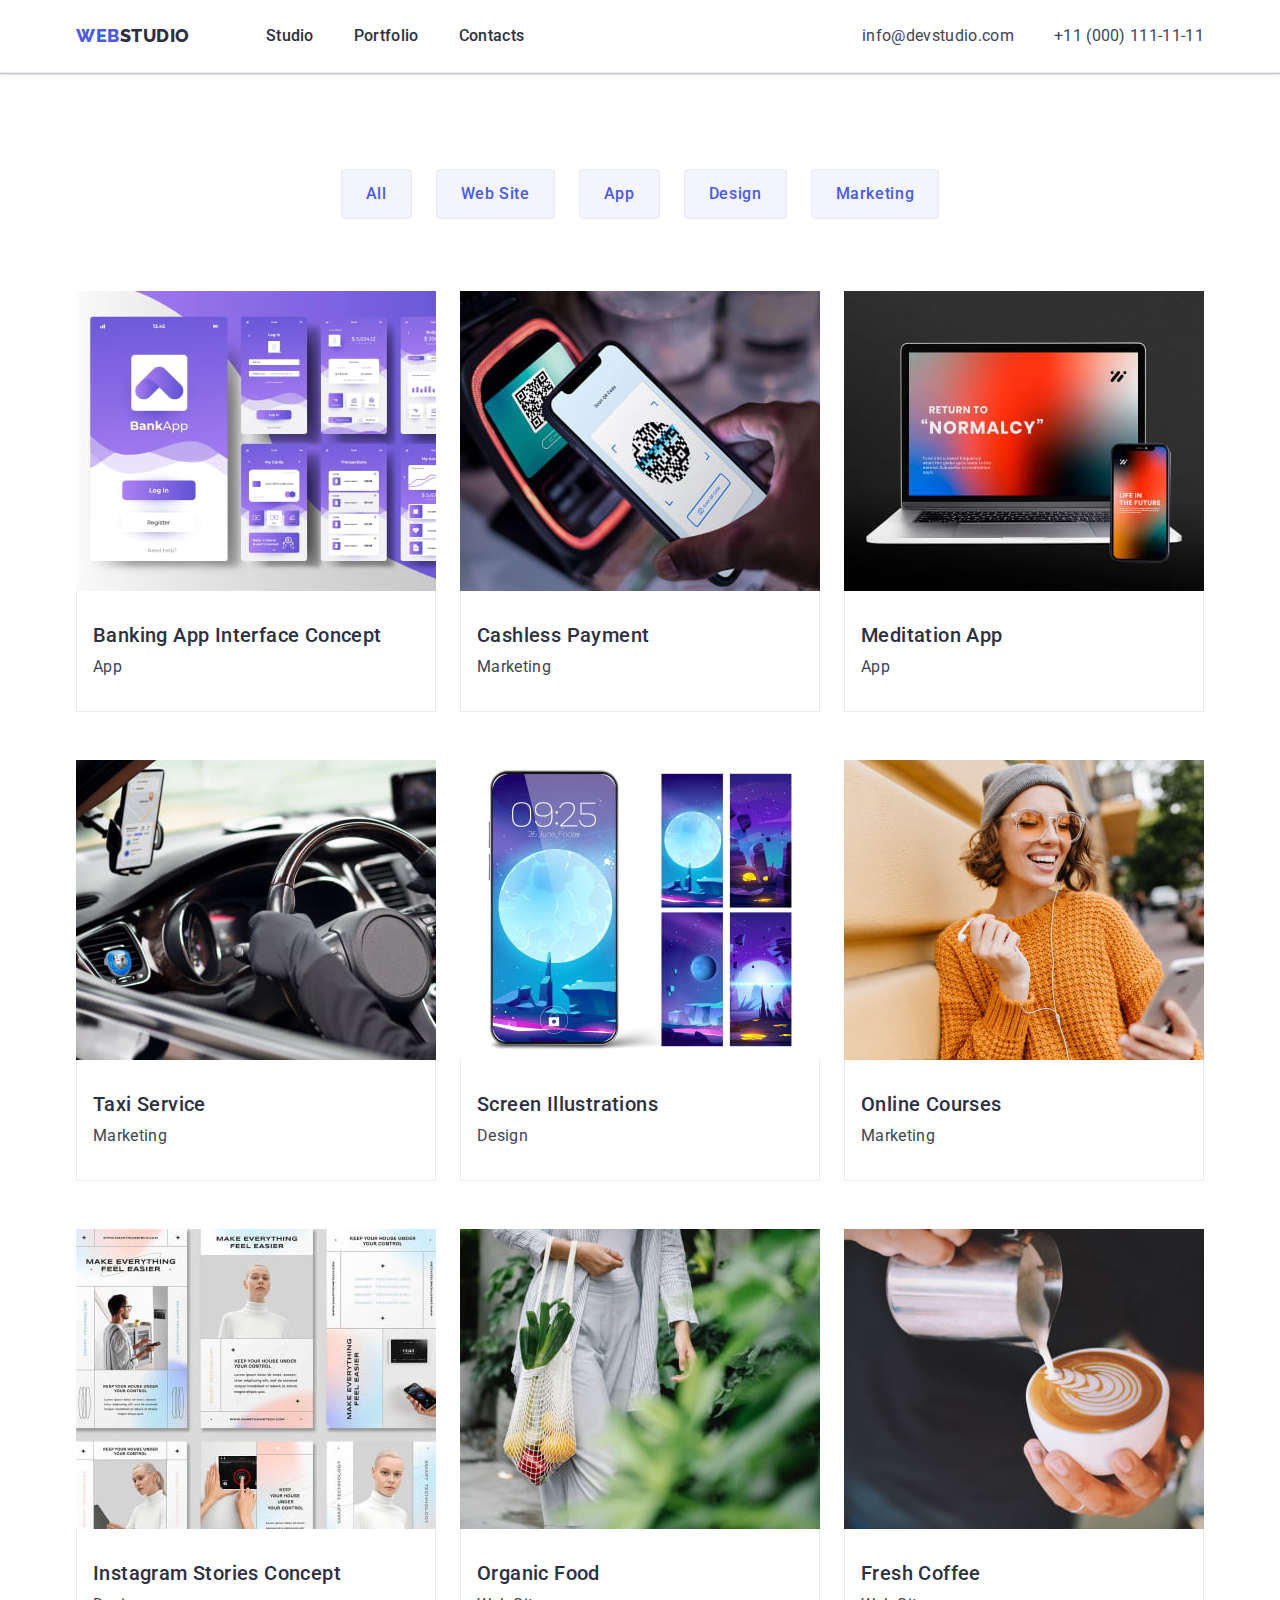
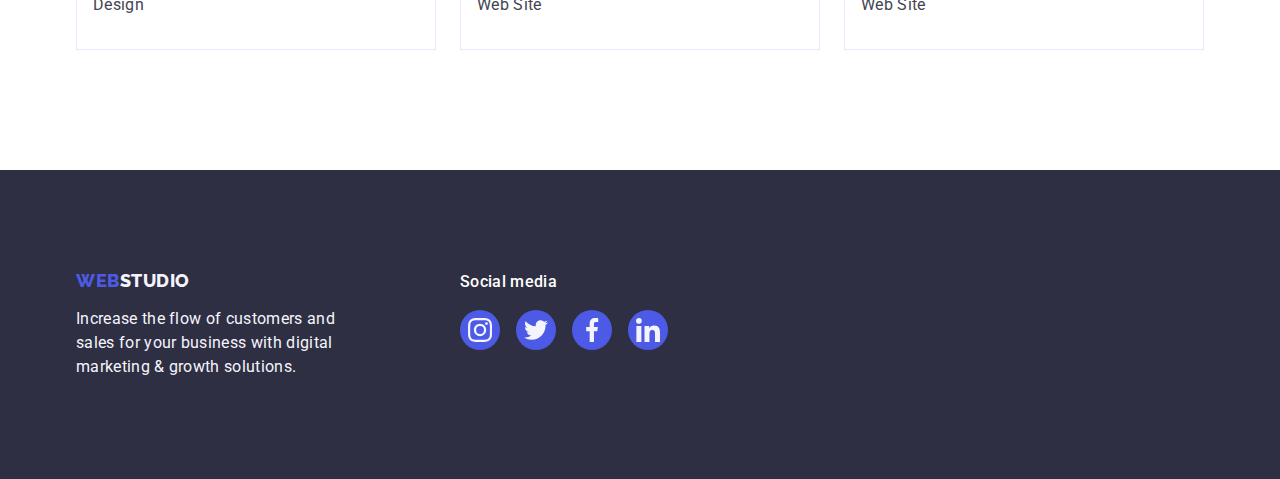
==== portfolio.html @ 7254bac7 "Initial commit" ====
<!DOCTYPE html>
<html lang="en">
  <head>
    <meta charset="UTF-8" />
    <meta http-equiv="X-UA-Compatible" content="IE=edge" />
    <meta name="viewport" content="width=device-width, initial-scale=1.0" />
    <title>WebStudio</title>
<link  rel="stylesheet"  href="https://cdn.jsdelivr.net/npm/modern-normalize@1.1.0/modern-normalize.min.css" />
    <link rel="preconnect" href="https://fonts.googleapis.com">
<link rel="preconnect" href="https://fonts.gstatic.com" crossorigin>
<link href="https://fonts.googleapis.com/css2?family=Raleway:wght@800&family=Roboto:wght@400;500;700;900&display=swap" rel="stylesheet">
    <link rel="stylesheet" href="./css/styles.css" />
  </head>

  <body class="body">
    <!-- Header -->
    <header class="main-header">
      <div class="container page-header-container">
      <nav class="main-nav">
        <a class="link-logo link" href="./index.html">Web<span class="header-logo">Studio</span></a>
        <ul class="menu list">
          <li class="list-item nav-item"><a class="menu link nav-link" href="./index.html">Studio</a></li>
          <li class="list-item nav-item"><a class="menu link nav-link" href="./portfolio.html">Portfolio</a></li>
          <li class="list-item nav-item"><a class="menu link nav-link" href="">Contacts</a></li>
        </ul>
      </nav>
      <address class="address">
        <ul class="list link link-nav">
          <li class="list-email-link">
            <a class="address-link link email-link" href="mailto:info@devstudio.com">info@devstudio.com</a></li>
          <li class="list-phone-link">
            <a class="address-link link" href="tel:+110001111111">+11 (000) 111-11-11</a></li>
        </ul>
      </address>
      </div>
    </header>
    <main>
      <!-- Filters -->
      <section class="filters-section">
        <div class=" container container-portfolio">
        <h1 class="visually-hidden">Portfolio</h1>
        <ul class="list portfolio-list-button">
          <li class="list-button"><button class="portfolio-button" type="button">All</button></li>
          <li class="list-button"><button class="portfolio-button" type="button">Web Site</button></li>
          <li class="list-button"><button class="portfolio-button" type="button">App</button></li>
          <li class="list-button"><button class="portfolio-button" type="button">Design</button></li>
          <li class="list-button"><button class="portfolio-button" type="button">Marketing</button></li>
        </ul>
        
        <!-- Portfolio -->
        
        <ul class="list portfolio-list-item">
          <li class="list-item portfolio-item portfolio-calc">
            <a class="list-link link" href="">
            <img 
              src="./images/portfolio/banking-app-interface-concept.jpg"
              alt="Seven mobile app windows"
              width="360"
              height="300"
            />
            <div class="portfolio-galery">
            <h2 class="list-title">Banking App Interface Concept</h2>
            <p class="list-lead">App</p>
          </div>
          </a>
          </li>
          <li class="list-item portfolio-item portfolio-calc">
            
            <a class="list-link link" href="">
            <img 
              src="./images/portfolio/cashless-payment.jpg"
              alt="Reading a QR code by phone for payment through the terminal"
              width="360"
              height="300"
            />
            <div class="portfolio-galery">
            <h2 class="list-title">Cashless Payment</h2>
            <p class="list-lead">Marketing</p>
            </div>
          </a>
          </li>
          <li class="list-item portfolio-item portfolio-calc">
            <a class="list-link link" href="">
            <img 
              src="./images/portfolio/meditation-app.jpg"
              alt="Laptop and phone next to it"
              width="360"
              height="300"
            />
            <div class="portfolio-galery">
            <h2 class="list-title">Meditation App</h2>
            <p class="list-lead">App</p>
            </div>
          </a>
          </li>
          <li class="list-item portfolio-item portfolio-calc">
            <a class="list-link link" href="">
            <img 
              src="./images/portfolio/taxi-service.jpg"
              alt="Hands in black gloves hold the steering wheel of a car"
              width="360"
              height="300"
            />
            <div class="portfolio-galery">
            <h2 class="list-title">Taxi Service</h2>
            <p class="list-lead">Marketing</p>
            </div>
          </a>
          </li>
          <li class="list-item portfolio-item portfolio-calc">
            <a class="list-link link" href="">
            <img 
              src="./images/portfolio/screen-illustrations.jpg"
              alt="Full moon wallpaper"
              width="360"
              height="300"
            />
            <div class="portfolio-galery">
            <h2 class="list-title">Screen Illustrations</h2>
            <p class="list-lead">Design</p>
            </div>
          </a>
          </li>
          <li class="list-item portfolio-item portfolio-calc">
            <a class="list-link link" href="">
            <img 
              src="./images/portfolio/online-courses.jpg"
              alt="Girl in headphones looks at the phone and smiles"
              width="360"
              height="300"
            />
            <div class="portfolio-galery">
            <h2 class="list-title">Online Courses</h2>
            <p class="list-lead">Marketing</p>
            </div>
          </a>
          </li>
          <li class="list-item portfolio-item portfolio-calc">
            <a class="list-link link" href="">
            <img 
              src="./images/portfolio/instagram-stories-concept.jpg"
              alt="Six slides with examples for story design"
              width="360"
              height="300"
            />
            <div class="portfolio-galery">
            <h2 class="list-title">Instagram Stories Concept</h2>
            <p class="list-lead">Design</p>
            </div>
          </a>
          </li>
          <li class="list-item portfolio-item portfolio-calc">
            <a class="list-link link" href="">
            <img 
              src="./images/portfolio/organic-food.jpg"
              alt="The girl carries a bag with groceries"
              width="360"
              height="300"
            />
            <div class="portfolio-galery">
            <h2 class="list-title">Organic Food</h2>
            <p class="list-lead">Web Site</p>
            </div>
          </a>
          </li>
          <li class="list-item portfolio-item portfolio-calc">
            <a class="list-link link" href="">
            <img src="./images/portfolio/fresh-coffee.jpg"
              alt="Cup with coffee in hand"
              width="360"
              height="300"
            />
            <div class="portfolio-galery">
            <h2 class="list-title">Fresh Coffee</h2>
            <p class="list-lead">Web Site</p>
            </div>
          </a>
          </li>
        </ul>
        </div>
      </section>
    </main>
  <!--Footer-->
    <footer class="footer">
      <div class="container footer-container">
        <div class="footer-logo-container">
      <a class="link-logo-footer link" href="./index.html">Web<span class="footer-logo">Studio</span></a>
      <p class="text-footer">
        Increase the flow of customers and sales for your business with digital
        marketing & growth solutions.
        </p>
        </div>
        <div class="social-media-container">
          <p class="social-title">Social media</p>
        <ul class="socials social-list footer-socials">
              <li class="socials-item">
                <a class="socials-link link footer-socials-links" href="" target="_blank" rel="noopener noreferrer" aria-label="instagram icon">
                  <svg class="social-icons" width="24" height="24"><use href="./images/icons.svg#instagram"></use></svg>
                </a></li>
              <li class="socials-item">
                <a class="socials-link link footer-socials-links" href="" target="_blank" rel="noopener noreferrer" aria-label="twitter icon">
                  <svg class="social-icons" width="24" height="24"><use href="./images/icons.svg#twitter"></use></svg>
                </a></li>
              <li class="socials-item">
                <a class="socials-link link footer-socials-links" href="" target="_blank" rel="noopener noreferrer" aria-label="facebook icon">
                  <svg class="social-icons" width="24" height="24"><use href="./images/icons.svg#facebook"></use></svg>
                </a></li>
              <li class="socials-item">
                <a class="socials-link link footer-socials-links" href="" target="_blank" rel="noopener noreferrer" aria-label="linkedIn icon">
                  <svg class="social-icons" width="24" height="24"><use href="./images/icons.svg#linkedin"></use></svg>
                </a></li>
            </ul>
        </div>
        </div>
    </footer>
  </body>
</html>
---- css/styles.css ----
:root {
    --accent-color: #9747FF;
    --primary-font: 'Roboto',
        sans-serif;
        --secondary-font: 'Raleway',
            sans-serif;
    --button-color:  #4D5AE5;
    --subtitle-color: #2E2F42;
    --border-color: #E7E9FC;
    --hover-focus-color: color: #404BBF;
    
}

body {
    font-family: var(--primary-font);
    color: #434455;
    background-color: #FFFFFF;

}

h1,h2,h3,h4,p {
    margin-top: 0;
    margin-bottom: 0;
}

ul {
    margin-top: 0;
    margin-bottom: 0;
    padding-left: 0;
}

img {
    display: block;
}

.list {
    display: flex;
    align-items: center;
    flex-wrap: wrap;
    gap: 40px;
    list-style: none;
    padding: 0;
    margin: 0;
}

.link {
    text-decoration: none;
    
}

button {
    cursor: pointer;
}

.container {
    width: 1158px;
    margin: 0 auto;
    padding: 0 15px;
}

/* HEADER */

.page-header-container {
 display: flex;
 align-items: center;   
  
}

.main-header {
    border-bottom: 1px solid var(--border-color);
    box-shadow: 0px 2px 1px rgba(46, 47, 66, 0.08), 0px 1px 1px rgba(46, 47, 66, 0.16), 0px 1px 6px rgba(46, 47, 66, 0.08);
}

.main-nav {
    display: flex;
    align-items: center;
    margin-right: auto;
    
}

.link-logo {
    margin-right: 76px;

    text-decoration: none;
    font-family: var(--secondary-font);
        font-weight: 800;
        font-size: 18px;
        line-height: 1.17;
        
        letter-spacing: 0.03em;
        text-transform: uppercase;
    
        color: var(--button-color);
}
.header-logo {
    color: var(--subtitle-color);
}


.menu:hover,
.menu:focus {
    color: #404BBF;
}

.menu {
    display: flex;
    align-items: center;

    font-weight: 500;
    font-size: 16px;
    line-height: 1.5;
    letter-spacing: 0.02em;
    color: var(--subtitle-color);
}

.nav-item {}

.nav-link {
    padding-top: 24px;
    padding-bottom: 24px;
}

.address {
    display: flex;
    align-items: center;

    font-style: normal;
    
}

.link-nav {
margin-left: auto;
}


.address-link:hover,
.address-link:focus {
    color: #404BBF;
}

.address-link {
    text-decoration: none;
        font-size: 16px;
        line-height: 1.5;
        letter-spacing: 0.02em;
        color: #434455;
}

.email-link {
}

.list-item {
  

}


.list-phone-link {}

/* HERO */

.hero-section {
    text-align: center;
    background: var(--subtitle-color);
    padding: 188px 0;
}

.hero-overlay {
    max-width: 1440px;
    margin-left: auto;
    margin-right: auto;

    background-image: linear-gradient(rgba(46, 47, 66, 0.7), rgba(46, 47, 66, 0.7)), url("../images/background/people-office.jpg");
    background-repeat: no-repeat;
    background-position: center;
    background-size: cover;
}


.hero-title {
    margin-bottom: 48px;
    max-width: 496px;
    max-height: 120px;
    margin-left: auto;
    margin-right: auto;

    font-weight: 700;
    font-size: 56px;
    line-height: 1.07;
    letter-spacing: 0.02em;
    color: #FFFFFF;
}

.hero-button {
display: block;
    padding: 16px 32px;
    margin-left: auto;
    margin-right: auto;
    min-width: 169px;

    font-family: inherit;
    font-weight: 500;
    font-size: 16px;
    line-height: 1.5;
    letter-spacing: 0.04em;
    color: #FFFFFF;
    background: var(--button-color);
    box-shadow: 0px 4px 4px rgba(0, 0, 0, 0.15);
    border-radius: 4px;
    border: none;
}

.hero-button:hover,
.hero-button:focus {
 color: #FFFFFF;
background: #404BBF;

}

/* MAIN */

.visually-hidden-section {
    padding: 120px 0;
    
}

.visually-hidden {
    position: absolute;
    width: 1px;
    height: 1px;
    margin: -1px;
    border: 0;
    padding: 0;

    white-space: nowrap;
    clip-path: inset(100%);
    clip: rect(0 0 0 0);
    overflow: hidden;
}

.svg-section-two {
    display: flex;
    align-items: center;
    justify-content: center;
    width: 264px;
    height: 112px;
    margin-bottom: 8px;
    background: #F4F4FD;
    border-radius: 4px;
}

.svg {
}

.list-visually-hidden {
    flex-wrap: nowrap;
    gap: 24px;
    

}

.item-calc {
width: calc((100% - 72px) / 4);

}

.list-title {
    margin-bottom: 8px;
    font-weight: 500;
    font-size: 20px;
    line-height: 1.2;
    letter-spacing: 0.02em;
    color: var(--subtitle-color);
}

.title-section-two {
    max-width: 264px;
    max-height: 72px;

}

.list-lead {
    text-align: start;

    font-size: 16px;
    line-height: 1.5;
    letter-spacing: 0.02em;
    color: #434455;
    text-decoration: none;
}

.item-card-text {
    text-align: center;
}

.list-lead-two {
    font-size: 16px;
    line-height: 1.5;
    letter-spacing: 0.02em;
    color: #434455;
}
/* Section three */
.section-three {
    padding-bottom: 120px;
}

.section-three-list {
    gap: 24px;
}

.title {
    margin-bottom: 72px;
    font-weight: 700;
    font-size: 36px;
    line-height: 1.11;
    text-align: center;
    letter-spacing: 0.02em;
    text-transform: capitalize;
    color: var(--subtitle-color);
}

.section-three-item {}

.section-three-img {}

/* OUR TEAM*/

.team-card {
    padding-top: 120px;
    padding-bottom: 120px;

    background: #F4F4FD;
}

.list-item-card {
    background-color: #FFFFFF;
    border-radius: 0px 0px 4px 4px;
    box-shadow: 0px 1px 6px rgba(46, 47, 66, 0.08), 0px 1px 1px rgba(46, 47, 66, 0.16), 0px 2px 1px rgba(46, 47, 66, 0.08);
        
}

.list-team-card {
    gap: 24px;
}

.title-team-card {
    text-align: center;
}

.container-card-team {
    padding: 32px 0;
}
.item-card-text {
margin-bottom: 8px;
}

.social-list {
    display: flex;
    justify-content: center;
    align-items: center;
    gap: 24px;
    list-style: none;
}

.socials-item {
width: 40px;
height: 40px;
}

.socials-link {
    display: flex;
    justify-content: center;
    align-items: center;
    width: 100%;
    height: 100%;
    background: var(--button-color);
    color: #FFFFFF;
    border-radius: 50%;
    
}

.social-icons {
    fill: #f4f4fd;
    
}

.socials-link:hover, 
.socials-link:focus {
  background: #404BBF;
}

.list-img {}

/* Customers*/

.customers {
padding-top: 120px;
padding-bottom: 120px;
}

.customers-container {
    
}

.customers-list {
    gap: 24px;
}

.customers-item {
}
.customers-link {
display: flex;
justify-content: center;
align-items: center;
width: 168px;
height: 88px;
color: #8E8F99;
border-radius: 4px;
border: 1px solid #8E8F99;
}

.customers-link:hover,
.customers-link:focus {
    color: #404BBF;
    border: 1px solid #404BBF;
}


.customers-title {
    margin-bottom: 72px;
    font-family: 'Roboto';
        font-style: normal;
        font-weight: 700;
        font-size: 36px;
        line-height: 1.1;
    
        text-align: center;
        letter-spacing: 0.02em;
        text-transform: capitalize;
        color: #2E2F42;
}
 .customers-icons {
    fill: currentColor;

 }

/* PORTFOLIO*/

.filters-section {
    padding-top: 96px;
    padding-bottom: 120px;
}


.portfolio-button {
    padding: 12px 24px;
    font-family: inherit;
    background: #F4F4FD;
    
        border: 1px solid var(--border-color);
        border-radius: 4px;
        font-weight: 500;
            font-size: 16px;
            line-height: 1.5;
            letter-spacing: 0.04em;
        color: var(--button-color);
}
.portfolio-button:hover,
.portfolio-button:focus {
    background: #404BBF;
    color: #FFFFFF;
    box-shadow: 0px 3px 1px rgba(0, 0, 0, 0.1), 0px 2px 1px rgba(0, 0, 0, 0.08), 0px 2px 2px rgba(0, 0, 0, 0.12);
    border: 1px solid transparent;
 }

 .portfolio-list-button {
    display: flex;
    justify-content: center;
    gap: 24px;
    margin-bottom: 72px;
 }

.portfolio-list {
    display: flex;
    flex-wrap: wrap;
    gap: 24px;
    
}

.portfolio-list-item {
    display: flex;
    flex-wrap: wrap;
    column-gap: 24px;
    row-gap: 48px;
    padding: 0;
}

.portfolio-list-item > .portfolio-calc {
    flex-basis: calc((100% - 48px) / 3);

}


.portfolio-list-item:nth-last-child(-n+3) {
margin-bottom: 0;
}

.portfolio-list-item:nth-child(3n) {
    margin-right: 0;
}

.list-link {
    display: block;
}

.list-link:hover,
.list-link:focus {

    box-shadow: 0px 1px 6px rgba(46, 47, 66, 0.08), 0px 1px 1px rgba(46, 47, 66, 0.16), 0px 2px 1px rgba(46, 47, 66, 0.08);
}

.portfolio-galery {
    padding: 32px 16px;
    border: 1px solid var(--border-color);
    border-top: none;
}

.list-img {}

.list-title {
    text-decoration: none;
   
}
    


/* FOOTER */

.footer {
    background: var(--subtitle-color);
}

.text-footer {
    max-width: 264px;

    font-size: 16px;
    line-height: 1.5;
    letter-spacing: 0.02em;
    color: #F4F4FD;
}

.footer {
    display: flex;
    padding: 100px 0;
}

.footer-logo {
    font-family: var(--secondary-font);
    font-style: normal;
    font-weight: 800;
    font-size: 18px;
    line-height: 1.17;
    
    letter-spacing: 0.03em;
    text-transform: uppercase;
    color: #F4F4FD;
}

.link-logo-footer {
    display: inline-block;
    padding: 0px;
    margin-bottom: 16px;
    text-decoration: none;

    font-family: var(--secondary-font);
    font-weight: 800;
    font-size: 18px;
    line-height: 1.17;
    letter-spacing: 0.03em;
    text-transform: uppercase;
    color: var(--button-color);
}

/* Social media*/
.footer-container {
    display: flex;
    align-items: baseline;

}
.footer-logo-container {
    margin-right: 120px;
}

.social-media-container {
   
}

.social-title {
    margin-bottom: 16px;
    font-weight: 500;
    font-size: 16px;
    line-height: 1.5;
    letter-spacing: 0.02em;
    color: #FFFFFF;
    
}

.footer-socials {

gap: 16px;
}

.footer-socials-links {
   display: flex;
   justify-content: center;
   align-items: center;
}

.footer-socials-links:hover,
.footer-socials-links:focus {
background: #31D0AA;
}
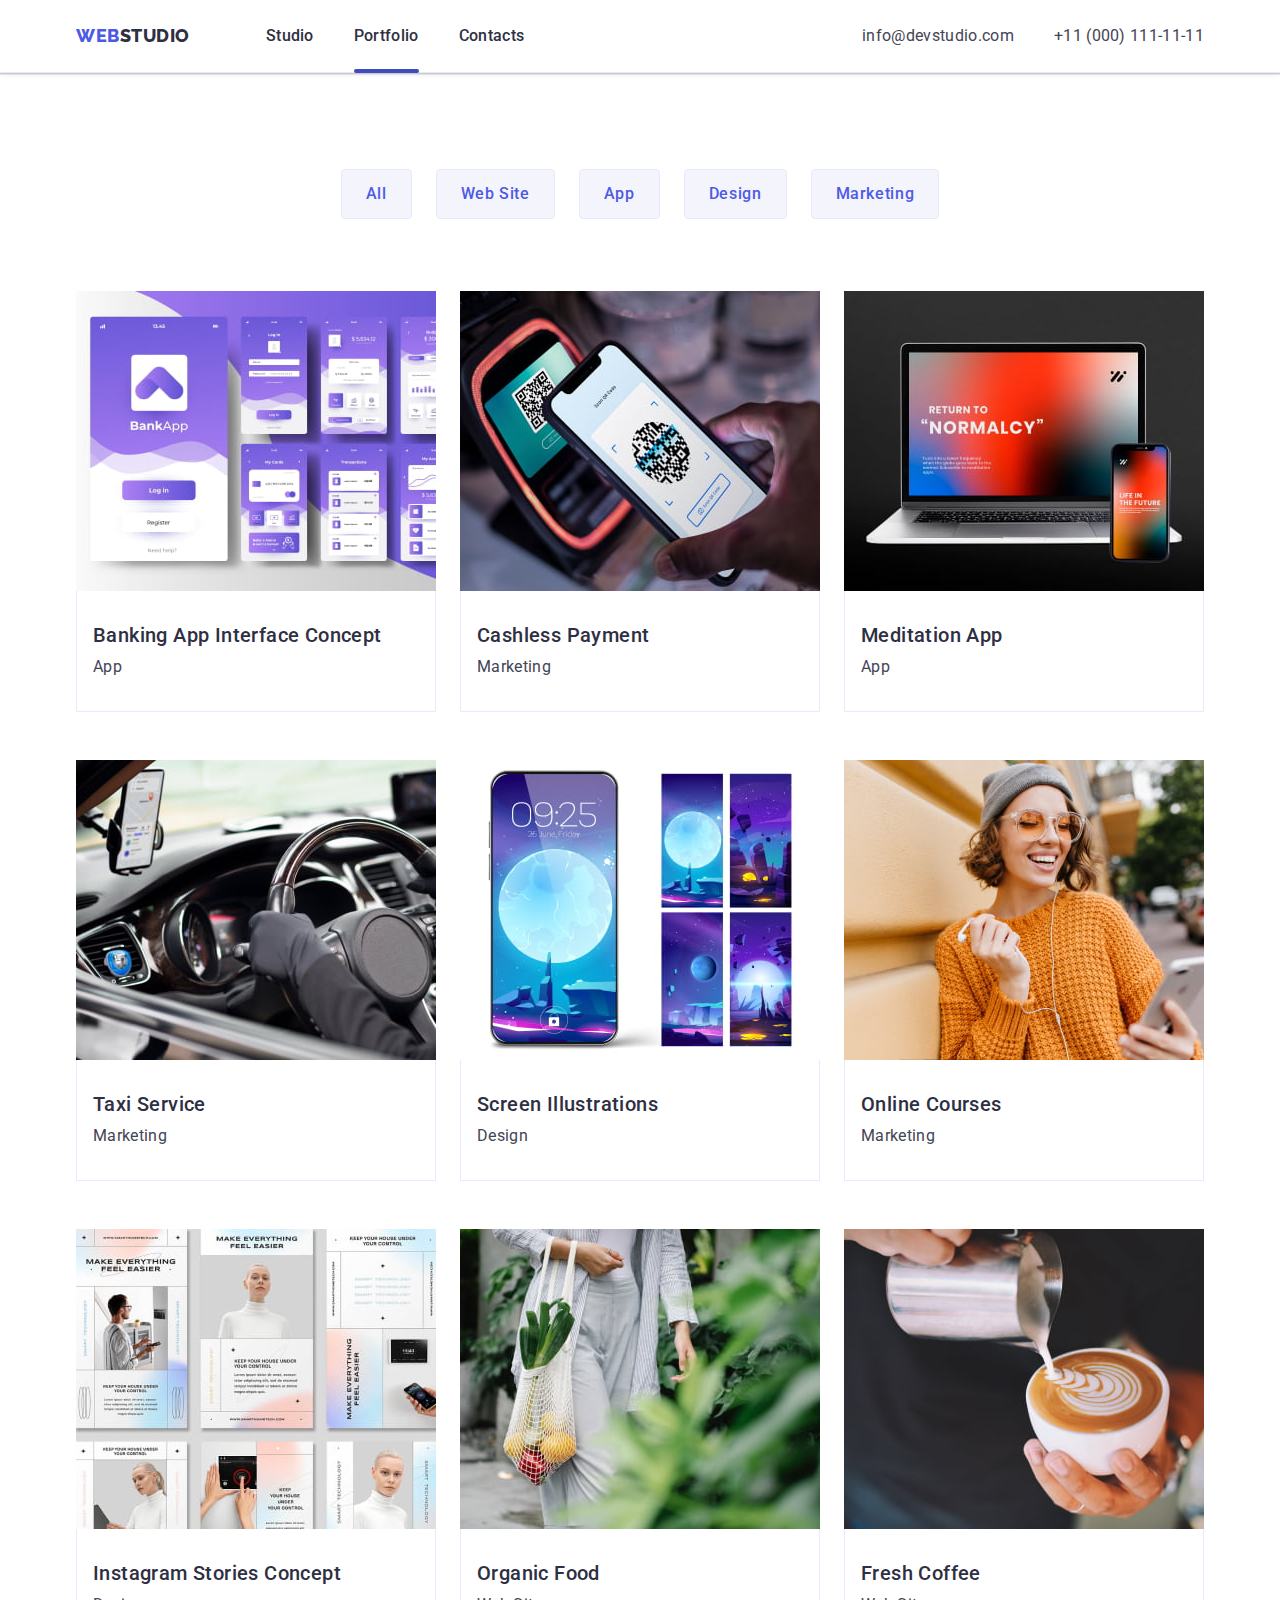
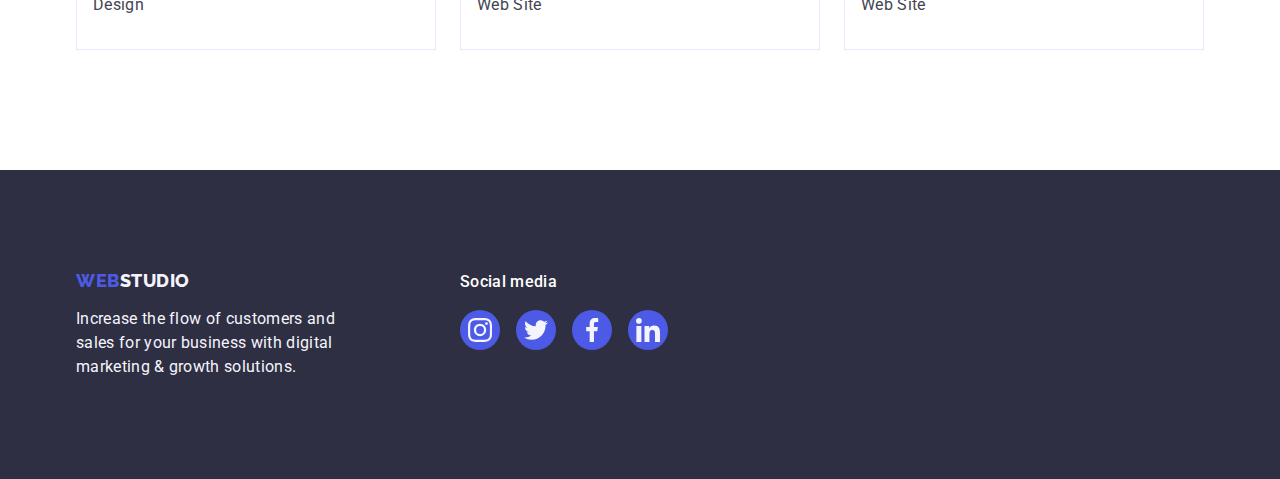
==== commit dffee39d: "finished hw5" ====
--- a/portfolio.html
+++ b/portfolio.html
@@ -20,7 +20,7 @@
         <a class="link-logo link" href="./index.html">Web<span class="header-logo">Studio</span></a>
         <ul class="menu list">
           <li class="list-item nav-item"><a class="menu link nav-link" href="./index.html">Studio</a></li>
-          <li class="list-item nav-item"><a class="menu link nav-link" href="./portfolio.html">Portfolio</a></li>
+          <li class="list-item nav-item"><a class="menu link nav-link active" href="./portfolio.html">Portfolio</a></li>
           <li class="list-item nav-item"><a class="menu link nav-link" href="">Contacts</a></li>
         </ul>
       </nav>
@@ -52,12 +52,18 @@
         <ul class="list portfolio-list-item">
           <li class="list-item portfolio-item portfolio-calc">
             <a class="list-link link" href="">
-            <img 
+            <div class="portfolio-thumb">
+              <img 
               src="./images/portfolio/banking-app-interface-concept.jpg"
               alt="Seven mobile app windows"
               width="360"
               height="300"
             />
+            <div class="overlay">
+                <p class="overlay-text">14 Stylish and User-Friendly App Design Concepts · Task Manager App · Calorie Tracker App · Exotic Fruit Ecommerce App · Cloud Storage App
+                </p>
+              </div>
+              </div>
             <div class="portfolio-galery">
             <h2 class="list-title">Banking App Interface Concept</h2>
             <p class="list-lead">App</p>
@@ -67,12 +73,18 @@
           <li class="list-item portfolio-item portfolio-calc">
             
             <a class="list-link link" href="">
+               <div class="portfolio-thumb">
             <img 
               src="./images/portfolio/cashless-payment.jpg"
               alt="Reading a QR code by phone for payment through the terminal"
               width="360"
               height="300"
             />
+            <div class="overlay">
+                <p class="overlay-text">14 Stylish and User-Friendly App Design Concepts · Task Manager App · Calorie Tracker App · Exotic Fruit Ecommerce App · Cloud Storage App
+                </p>
+              </div>
+            </div>
             <div class="portfolio-galery">
             <h2 class="list-title">Cashless Payment</h2>
             <p class="list-lead">Marketing</p>
@@ -81,12 +93,18 @@
           </li>
           <li class="list-item portfolio-item portfolio-calc">
             <a class="list-link link" href="">
+               <div class="portfolio-thumb">
             <img 
               src="./images/portfolio/meditation-app.jpg"
               alt="Laptop and phone next to it"
               width="360"
               height="300"
             />
+            <div class="overlay">
+                <p class="overlay-text">14 Stylish and User-Friendly App Design Concepts · Task Manager App · Calorie Tracker App · Exotic Fruit Ecommerce App · Cloud Storage App
+                </p>
+              </div>
+            </div>
             <div class="portfolio-galery">
             <h2 class="list-title">Meditation App</h2>
             <p class="list-lead">App</p>
@@ -95,12 +113,18 @@
           </li>
           <li class="list-item portfolio-item portfolio-calc">
             <a class="list-link link" href="">
+               <div class="portfolio-thumb">
             <img 
               src="./images/portfolio/taxi-service.jpg"
               alt="Hands in black gloves hold the steering wheel of a car"
               width="360"
               height="300"
             />
+            <div class="overlay">
+                <p class="overlay-text">14 Stylish and User-Friendly App Design Concepts · Task Manager App · Calorie Tracker App · Exotic Fruit Ecommerce App · Cloud Storage App
+                </p>
+              </div>
+            </div>
             <div class="portfolio-galery">
             <h2 class="list-title">Taxi Service</h2>
             <p class="list-lead">Marketing</p>
@@ -109,12 +133,18 @@
           </li>
           <li class="list-item portfolio-item portfolio-calc">
             <a class="list-link link" href="">
+               <div class="portfolio-thumb">
             <img 
               src="./images/portfolio/screen-illustrations.jpg"
               alt="Full moon wallpaper"
               width="360"
               height="300"
             />
+            <div class="overlay">
+                <p class="overlay-text">14 Stylish and User-Friendly App Design Concepts · Task Manager App · Calorie Tracker App · Exotic Fruit Ecommerce App · Cloud Storage App
+                </p>
+              </div>
+            </div>
             <div class="portfolio-galery">
             <h2 class="list-title">Screen Illustrations</h2>
             <p class="list-lead">Design</p>
@@ -123,12 +153,18 @@
           </li>
           <li class="list-item portfolio-item portfolio-calc">
             <a class="list-link link" href="">
+               <div class="portfolio-thumb">
             <img 
               src="./images/portfolio/online-courses.jpg"
               alt="Girl in headphones looks at the phone and smiles"
               width="360"
               height="300"
             />
+            <div class="overlay">
+                <p class="overlay-text">14 Stylish and User-Friendly App Design Concepts · Task Manager App · Calorie Tracker App · Exotic Fruit Ecommerce App · Cloud Storage App
+                </p>
+              </div>
+            </div>
             <div class="portfolio-galery">
             <h2 class="list-title">Online Courses</h2>
             <p class="list-lead">Marketing</p>
@@ -137,12 +173,18 @@
           </li>
           <li class="list-item portfolio-item portfolio-calc">
             <a class="list-link link" href="">
+               <div class="portfolio-thumb">
             <img 
               src="./images/portfolio/instagram-stories-concept.jpg"
               alt="Six slides with examples for story design"
               width="360"
               height="300"
             />
+            <div class="overlay">
+                <p class="overlay-text">14 Stylish and User-Friendly App Design Concepts · Task Manager App · Calorie Tracker App · Exotic Fruit Ecommerce App · Cloud Storage App
+                </p>
+              </div>
+            </div>
             <div class="portfolio-galery">
             <h2 class="list-title">Instagram Stories Concept</h2>
             <p class="list-lead">Design</p>
@@ -151,12 +193,18 @@
           </li>
           <li class="list-item portfolio-item portfolio-calc">
             <a class="list-link link" href="">
+               <div class="portfolio-thumb">
             <img 
               src="./images/portfolio/organic-food.jpg"
               alt="The girl carries a bag with groceries"
               width="360"
               height="300"
             />
+            <div class="overlay">
+                <p class="overlay-text">14 Stylish and User-Friendly App Design Concepts · Task Manager App · Calorie Tracker App · Exotic Fruit Ecommerce App · Cloud Storage App
+                </p>
+              </div>
+            </div>
             <div class="portfolio-galery">
             <h2 class="list-title">Organic Food</h2>
             <p class="list-lead">Web Site</p>
@@ -165,11 +213,17 @@
           </li>
           <li class="list-item portfolio-item portfolio-calc">
             <a class="list-link link" href="">
+               <div class="portfolio-thumb">
             <img src="./images/portfolio/fresh-coffee.jpg"
               alt="Cup with coffee in hand"
               width="360"
               height="300"
             />
+            <div class="overlay">
+                <p class="overlay-text">14 Stylish and User-Friendly App Design Concepts · Task Manager App · Calorie Tracker App · Exotic Fruit Ecommerce App · Cloud Storage App
+                </p>
+              </div>
+            </div>
             <div class="portfolio-galery">
             <h2 class="list-title">Fresh Coffee</h2>
             <p class="list-lead">Web Site</p>
--- a/css/styles.css
+++ b/css/styles.css
@@ -5,10 +5,11 @@
         sans-serif;
         --secondary-font: 'Raleway',
             sans-serif;
-    --button-color:  #4D5AE5;
-    --subtitle-color: #2E2F42;
-    --border-color: #E7E9FC;
-    --hover-focus-color: color: #404BBF;
+    --button-color:#4D5AE5;
+    --subtitle-color:#2E2F42;
+    --border-color:#E7E9FC;
+    --hover-focus-color:#404BBF;
+
     
 }
 
@@ -104,6 +105,7 @@
 }
 
 .menu {
+    position: relative;
     display: flex;
     align-items: center;
 
@@ -112,13 +114,31 @@
     line-height: 1.5;
     letter-spacing: 0.02em;
     color: var(--subtitle-color);
-}
-
-.nav-item {}
+
+    transition: color 250ms cubic-bezier(0.4, 0, 0.2, 1);
+}
+
+.nav-item {
+}
 
 .nav-link {
     padding-top: 24px;
     padding-bottom: 24px;
+}
+
+.nav-link::after {
+    content: "";
+    position: absolute;
+    bottom: -1px;
+    left: 0;
+    display: block;
+    width: 100%;
+    height: 4px;
+    border-radius: 2px;
+}
+
+.nav-link.active::after {
+    background-color: #404BBF;
 }
 
 .address {
@@ -145,6 +165,8 @@
         line-height: 1.5;
         letter-spacing: 0.02em;
         color: #434455;
+
+        transition: color 250ms cubic-bezier(0.4, 0, 0.2, 1);
 }
 
 .email-link {
@@ -205,16 +227,17 @@
     line-height: 1.5;
     letter-spacing: 0.04em;
     color: #FFFFFF;
-    background: var(--button-color);
+    background-color: var(--button-color);
     box-shadow: 0px 4px 4px rgba(0, 0, 0, 0.15);
     border-radius: 4px;
     border: none;
+    transition: background-color 250ms cubic-bezier(0.4, 0, 0.2, 1);
 }
 
 .hero-button:hover,
 .hero-button:focus {
  color: #FFFFFF;
-background: #404BBF;
+background-color: #404BBF;
 
 }
 
@@ -377,7 +400,8 @@
     background: var(--button-color);
     color: #FFFFFF;
     border-radius: 50%;
-    
+
+    transition: background-color 250ms cubic-bezier(0.4, 0, 0.2, 1);
 }
 
 .social-icons {
@@ -387,7 +411,7 @@
 
 .socials-link:hover, 
 .socials-link:focus {
-  background: #404BBF;
+  background-color: #404BBF;
 }
 
 .list-img {}
@@ -418,6 +442,8 @@
 color: #8E8F99;
 border-radius: 4px;
 border: 1px solid #8E8F99;
+
+transition: color 250ms cubic-bezier(0.4, 0, 0.2, 1);
 }
 
 .customers-link:hover,
@@ -465,10 +491,11 @@
             line-height: 1.5;
             letter-spacing: 0.04em;
         color: var(--button-color);
+        transition: background-color, color, box-shadow 250ms cubic-bezier(0.4, 0, 0.2, 1);
 }
 .portfolio-button:hover,
 .portfolio-button:focus {
-    background: #404BBF;
+    background-color: #404BBF;
     color: #FFFFFF;
     box-shadow: 0px 3px 1px rgba(0, 0, 0, 0.1), 0px 2px 1px rgba(0, 0, 0, 0.08), 0px 2px 2px rgba(0, 0, 0, 0.12);
     border: 1px solid transparent;
@@ -496,6 +523,10 @@
     padding: 0;
 }
 
+.portfolio-item:hover .overlay {
+    transform: translateY(0);
+}
+
 .portfolio-list-item > .portfolio-calc {
     flex-basis: calc((100% - 48px) / 3);
 
@@ -512,6 +543,7 @@
 
 .list-link {
     display: block;
+    transition: box-shadow 250ms cubic-bezier(0.4, 0, 0.2, 1);
 }
 
 .list-link:hover,
@@ -524,6 +556,35 @@
     padding: 32px 16px;
     border: 1px solid var(--border-color);
     border-top: none;
+}
+
+.portfolio-thumb {
+    position: relative;
+    overflow: hidden;
+}
+
+.overlay {
+position: absolute;
+top: 0;
+left: 0;
+transform: translateY(100%);
+
+width: 100%;
+height: 100%;
+background-color: #4D5AE5;
+
+transition: transform 250ms cubic-bezier(0.4, 0, 0.2, 1);
+}
+
+.overlay-text {
+    padding: 40px 32px;
+    font-family: 'Roboto';
+    font-style: Regular;
+    font-size: 16px;
+    line-height: 1.5;
+
+    letter-spacing: 0.02em;
+    color: #F4F4FD;
 }
 
 .list-img {}
@@ -612,12 +673,85 @@
 }
 
 .footer-socials-links {
-   display: flex;
-   justify-content: center;
-   align-items: center;
+    display: flex;
+    justify-content: center;
+    align-items: center;
+    transition: background-color 250ms cubic-bezier(0.4, 0, 0.2, 1);
 }
 
 .footer-socials-links:hover,
 .footer-socials-links:focus {
-background: #31D0AA;
-}
+background-color: #31D0AA;
+}
+
+/* Modal Window*/
+
+.backdrop {
+    position: fixed;
+    top: 0;
+    left: 0;
+    width: 100%;
+    height: 100%;
+    background-color: rgba(46, 47, 66, 0.4);
+
+    transition: opacity 250ms cubic-bezier(0.4, 0, 0.2, 1);
+    
+    }
+
+.modal {
+    position: absolute;
+    top: 50%;
+    left: 50%;
+    transform: translate(-50%, -50%);
+    
+    width: 408px;
+    height: 576px;
+
+    background-color: #FCFCFC;
+    box-shadow: 0px 1px 1px rgba(0, 0, 0, 0.14),
+            0px 1px 3px rgba(0, 0, 0, 0.12),
+            0px 2px 1px rgba(0, 0, 0, 0.2);
+    border-radius: 4px;
+        transition: opacity 250ms cubic-bezier(0.4, 0, 0.2, 1);
+}
+
+.backdrop.is-hidden {
+    opacity: 0;
+    visibility: hidden;
+    pointer-events: none;
+
+}
+
+.backdrop.is-hidden.modal {
+    opacity: 0;
+    transition-delay: 250ms cubic-bezier(0.4, 0, 0.2, 1);
+}
+
+.modal-close-btn {
+    position: absolute;
+    display: flex;
+    top: 24px;
+    right: 24px;
+
+    align-items: center;
+    justify-content: center;
+    padding: 0;
+
+    width: 24px;
+    height: 24px;
+    border: none;
+    background-color: #E7E9FC;
+    border-radius: 50%;
+    box-shadow: 0px,
+        4px rgba(0, 0, 0, 0.25);
+        transition: background-color 250ms cubic-bezier(0.4, 0, 0.2, 1);
+
+    
+}
+
+.modal-close-icon {}
+
+.modal-close-btn:hover,
+.modal-close-btn:focus {
+background-color: #404BBF;
+}
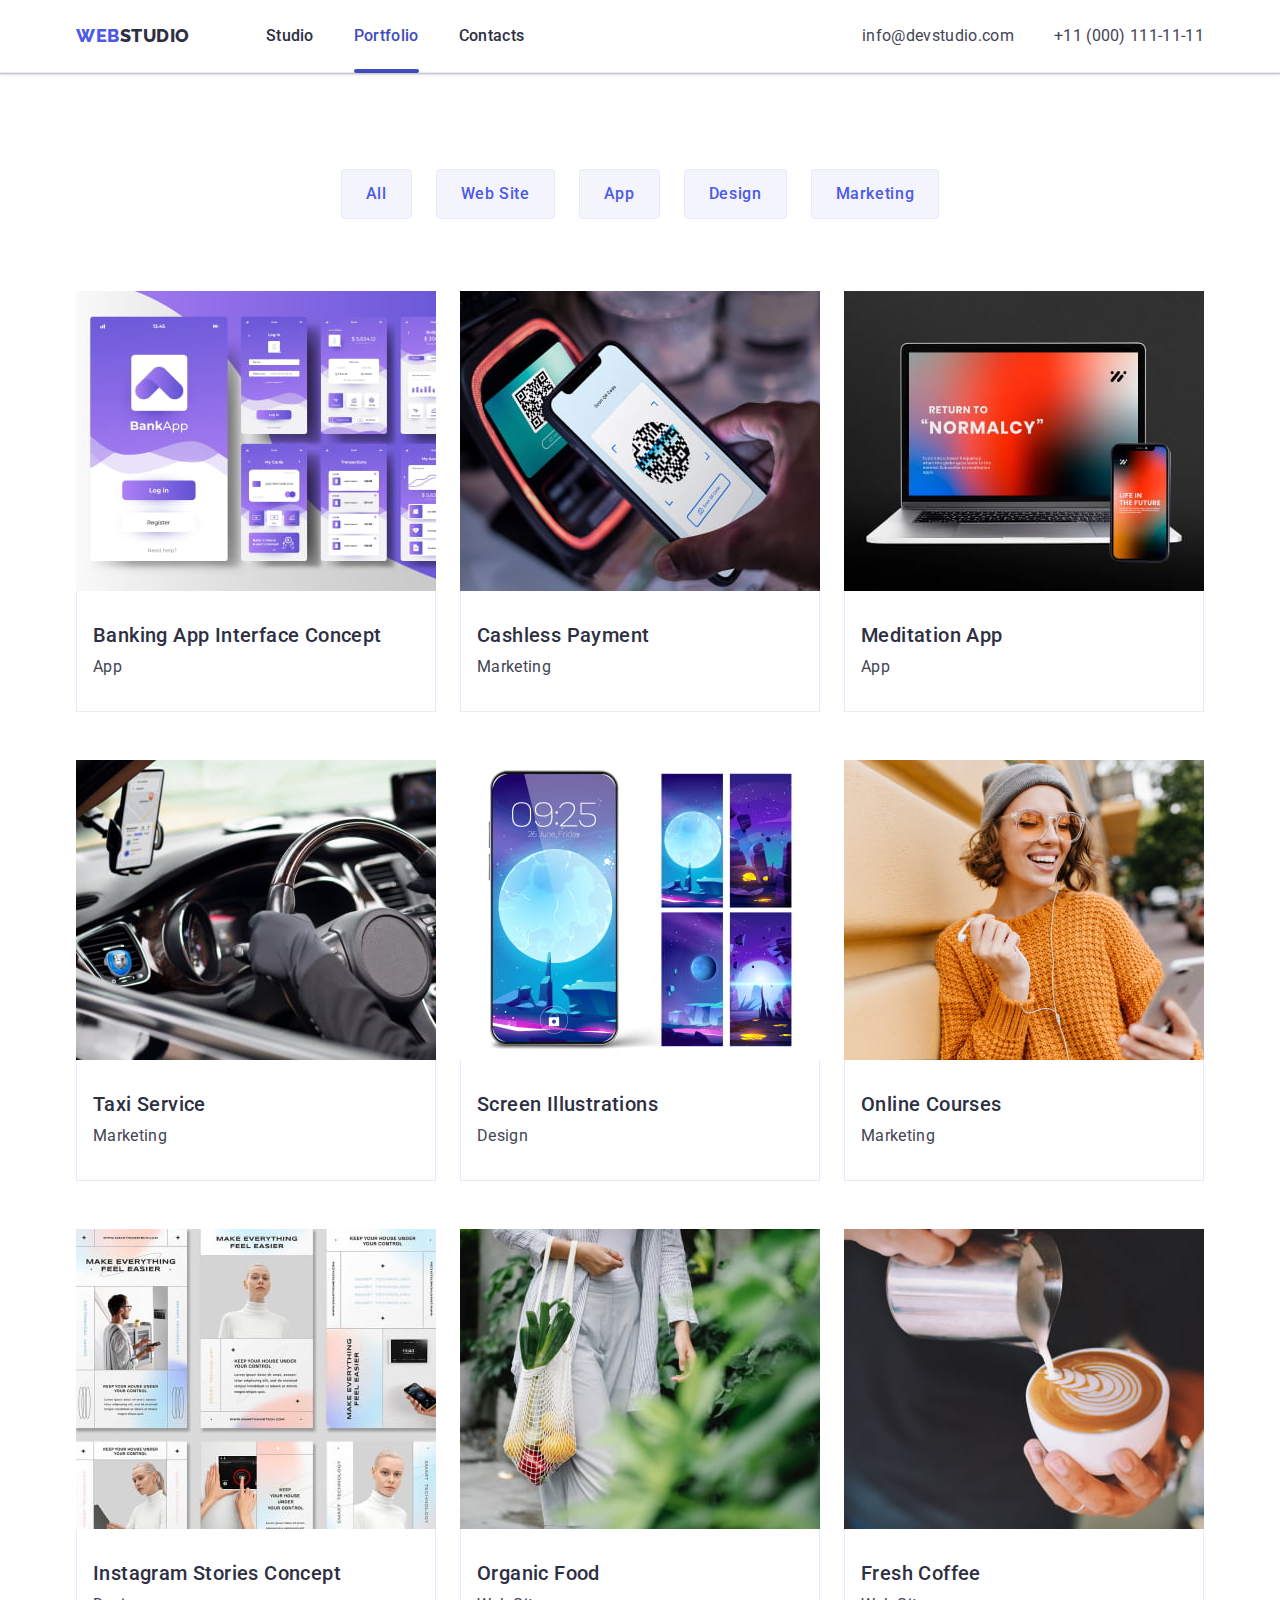
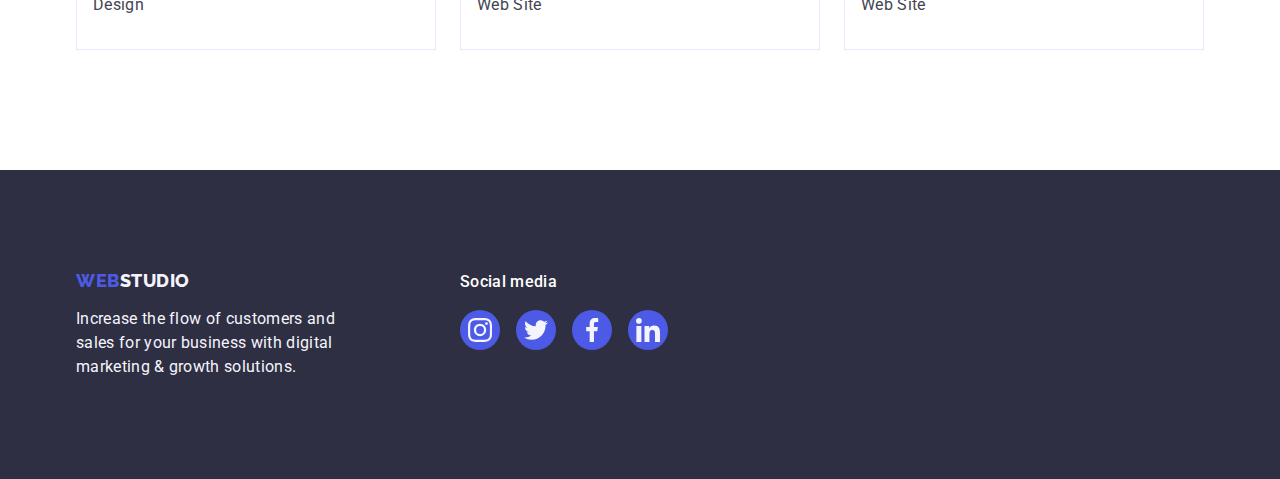
==== commit 39c807a7: "fixed" ====
--- a/portfolio.html
+++ b/portfolio.html
@@ -59,10 +59,8 @@
               width="360"
               height="300"
             />
-            <div class="overlay">
-                <p class="overlay-text">14 Stylish and User-Friendly App Design Concepts · Task Manager App · Calorie Tracker App · Exotic Fruit Ecommerce App · Cloud Storage App
-                </p>
-              </div>
+                <p class="overlay-text">14 Stylish and User-Friendly App Design Concepts · Task Manager App · Calorie Tracker App · Exotic Fruit Ecommerce App · Cloud Storage App
+                </p>
               </div>
             <div class="portfolio-galery">
             <h2 class="list-title">Banking App Interface Concept</h2>
@@ -80,10 +78,9 @@
               width="360"
               height="300"
             />
-            <div class="overlay">
-                <p class="overlay-text">14 Stylish and User-Friendly App Design Concepts · Task Manager App · Calorie Tracker App · Exotic Fruit Ecommerce App · Cloud Storage App
-                </p>
-              </div>
+          
+                <p class="overlay-text">14 Stylish and User-Friendly App Design Concepts · Task Manager App · Calorie Tracker App · Exotic Fruit Ecommerce App · Cloud Storage App
+                </p>
             </div>
             <div class="portfolio-galery">
             <h2 class="list-title">Cashless Payment</h2>
@@ -100,10 +97,8 @@
               width="360"
               height="300"
             />
-            <div class="overlay">
-                <p class="overlay-text">14 Stylish and User-Friendly App Design Concepts · Task Manager App · Calorie Tracker App · Exotic Fruit Ecommerce App · Cloud Storage App
-                </p>
-              </div>
+                <p class="overlay-text">14 Stylish and User-Friendly App Design Concepts · Task Manager App · Calorie Tracker App · Exotic Fruit Ecommerce App · Cloud Storage App
+                </p>
             </div>
             <div class="portfolio-galery">
             <h2 class="list-title">Meditation App</h2>
@@ -120,10 +115,8 @@
               width="360"
               height="300"
             />
-            <div class="overlay">
-                <p class="overlay-text">14 Stylish and User-Friendly App Design Concepts · Task Manager App · Calorie Tracker App · Exotic Fruit Ecommerce App · Cloud Storage App
-                </p>
-              </div>
+                <p class="overlay-text">14 Stylish and User-Friendly App Design Concepts · Task Manager App · Calorie Tracker App · Exotic Fruit Ecommerce App · Cloud Storage App
+                </p>
             </div>
             <div class="portfolio-galery">
             <h2 class="list-title">Taxi Service</h2>
@@ -140,10 +133,8 @@
               width="360"
               height="300"
             />
-            <div class="overlay">
-                <p class="overlay-text">14 Stylish and User-Friendly App Design Concepts · Task Manager App · Calorie Tracker App · Exotic Fruit Ecommerce App · Cloud Storage App
-                </p>
-              </div>
+                <p class="overlay-text">14 Stylish and User-Friendly App Design Concepts · Task Manager App · Calorie Tracker App · Exotic Fruit Ecommerce App · Cloud Storage App
+                </p>
             </div>
             <div class="portfolio-galery">
             <h2 class="list-title">Screen Illustrations</h2>
@@ -160,10 +151,8 @@
               width="360"
               height="300"
             />
-            <div class="overlay">
-                <p class="overlay-text">14 Stylish and User-Friendly App Design Concepts · Task Manager App · Calorie Tracker App · Exotic Fruit Ecommerce App · Cloud Storage App
-                </p>
-              </div>
+                <p class="overlay-text">14 Stylish and User-Friendly App Design Concepts · Task Manager App · Calorie Tracker App · Exotic Fruit Ecommerce App · Cloud Storage App
+                </p>
             </div>
             <div class="portfolio-galery">
             <h2 class="list-title">Online Courses</h2>
@@ -180,10 +169,8 @@
               width="360"
               height="300"
             />
-            <div class="overlay">
-                <p class="overlay-text">14 Stylish and User-Friendly App Design Concepts · Task Manager App · Calorie Tracker App · Exotic Fruit Ecommerce App · Cloud Storage App
-                </p>
-              </div>
+                <p class="overlay-text">14 Stylish and User-Friendly App Design Concepts · Task Manager App · Calorie Tracker App · Exotic Fruit Ecommerce App · Cloud Storage App
+                </p>
             </div>
             <div class="portfolio-galery">
             <h2 class="list-title">Instagram Stories Concept</h2>
@@ -200,10 +187,8 @@
               width="360"
               height="300"
             />
-            <div class="overlay">
-                <p class="overlay-text">14 Stylish and User-Friendly App Design Concepts · Task Manager App · Calorie Tracker App · Exotic Fruit Ecommerce App · Cloud Storage App
-                </p>
-              </div>
+                <p class="overlay-text">14 Stylish and User-Friendly App Design Concepts · Task Manager App · Calorie Tracker App · Exotic Fruit Ecommerce App · Cloud Storage App
+                </p>
             </div>
             <div class="portfolio-galery">
             <h2 class="list-title">Organic Food</h2>
@@ -219,10 +204,8 @@
               width="360"
               height="300"
             />
-            <div class="overlay">
-                <p class="overlay-text">14 Stylish and User-Friendly App Design Concepts · Task Manager App · Calorie Tracker App · Exotic Fruit Ecommerce App · Cloud Storage App
-                </p>
-              </div>
+                <p class="overlay-text">14 Stylish and User-Friendly App Design Concepts · Task Manager App · Calorie Tracker App · Exotic Fruit Ecommerce App · Cloud Storage App
+                </p>
             </div>
             <div class="portfolio-galery">
             <h2 class="list-title">Fresh Coffee</h2>
--- a/css/styles.css
+++ b/css/styles.css
@@ -124,6 +124,10 @@
 .nav-link {
     padding-top: 24px;
     padding-bottom: 24px;
+}
+
+.active {
+    color: #404bbf;
 }
 
 .nav-link::after {
@@ -443,7 +447,7 @@
 border-radius: 4px;
 border: 1px solid #8E8F99;
 
-transition: color 250ms cubic-bezier(0.4, 0, 0.2, 1);
+transition: color, border-color 250ms cubic-bezier(0.4, 0, 0.2, 1);
 }
 
 .customers-link:hover,
@@ -491,7 +495,7 @@
             line-height: 1.5;
             letter-spacing: 0.04em;
         color: var(--button-color);
-        transition: background-color, color, box-shadow 250ms cubic-bezier(0.4, 0, 0.2, 1);
+        transition: color, background-color, border-color, box-shadow 250ms cubic-bezier(0.4, 0, 0.2, 1);
 }
 .portfolio-button:hover,
 .portfolio-button:focus {
@@ -523,8 +527,9 @@
     padding: 0;
 }
 
-.portfolio-item:hover .overlay {
-    transform: translateY(0);
+.portfolio-item:hover .overlay,
+.portfolio-item:focus .overlay {
+    transform: translateY(0%);
 }
 
 .portfolio-list-item > .portfolio-calc {
@@ -564,19 +569,19 @@
 }
 
 .overlay {
-position: absolute;
-top: 0;
-left: 0;
-transform: translateY(100%);
-
-width: 100%;
-height: 100%;
-background-color: #4D5AE5;
-
-transition: transform 250ms cubic-bezier(0.4, 0, 0.2, 1);
+
 }
 
 .overlay-text {
+    position: absolute;
+    top: 0;
+    left: 0;
+    transform: translateY(100%);
+    
+    width: 100%;
+    height: 100%;
+    background-color: #4D5AE5;
+    
     padding: 40px 32px;
     font-family: 'Roboto';
     font-style: Regular;
@@ -585,6 +590,8 @@
 
     letter-spacing: 0.02em;
     color: #F4F4FD;
+
+    transition: transform 250ms cubic-bezier(0.4, 0, 0.2, 1);
 }
 
 .list-img {}
@@ -694,7 +701,7 @@
     height: 100%;
     background-color: rgba(46, 47, 66, 0.4);
 
-    transition: opacity 250ms cubic-bezier(0.4, 0, 0.2, 1);
+    transition: opacity, visibility 250ms cubic-bezier(0.4, 0, 0.2, 1);
     
     }
 
@@ -705,14 +712,14 @@
     transform: translate(-50%, -50%);
     
     width: 408px;
-    height: 576px;
+    min-height: 576px;
 
     background-color: #FCFCFC;
     box-shadow: 0px 1px 1px rgba(0, 0, 0, 0.14),
             0px 1px 3px rgba(0, 0, 0, 0.12),
             0px 2px 1px rgba(0, 0, 0, 0.2);
     border-radius: 4px;
-        transition: opacity 250ms cubic-bezier(0.4, 0, 0.2, 1);
+        transition: transform 250ms cubic-bezier(0.4, 0, 0.2, 1);
 }
 
 .backdrop.is-hidden {
@@ -720,6 +727,12 @@
     visibility: hidden;
     pointer-events: none;
 
+}
+
+.is-hidden {
+    opacity: 0;
+    visibility: hidden;
+    pointer-events: none;
 }
 
 .backdrop.is-hidden.modal {
@@ -744,14 +757,18 @@
     border-radius: 50%;
     box-shadow: 0px,
         4px rgba(0, 0, 0, 0.25);
-        transition: background-color 250ms cubic-bezier(0.4, 0, 0.2, 1);
-
-    
-}
-
-.modal-close-icon {}
+        border: 1px solid rgba(0, 0, 0, 0.1);
+        transition: background-color, border 250ms cubic-bezier(0.4, 0, 0.2, 1);
+
+    
+}
+
+.modal-close-icon {
+    transition: fill 250ms cubic-bezier(0.4, 0, 0.2, 1);
+}
 
 .modal-close-btn:hover,
 .modal-close-btn:focus {
 background-color: #404BBF;
-}
+fill: #ffffff;
+}
